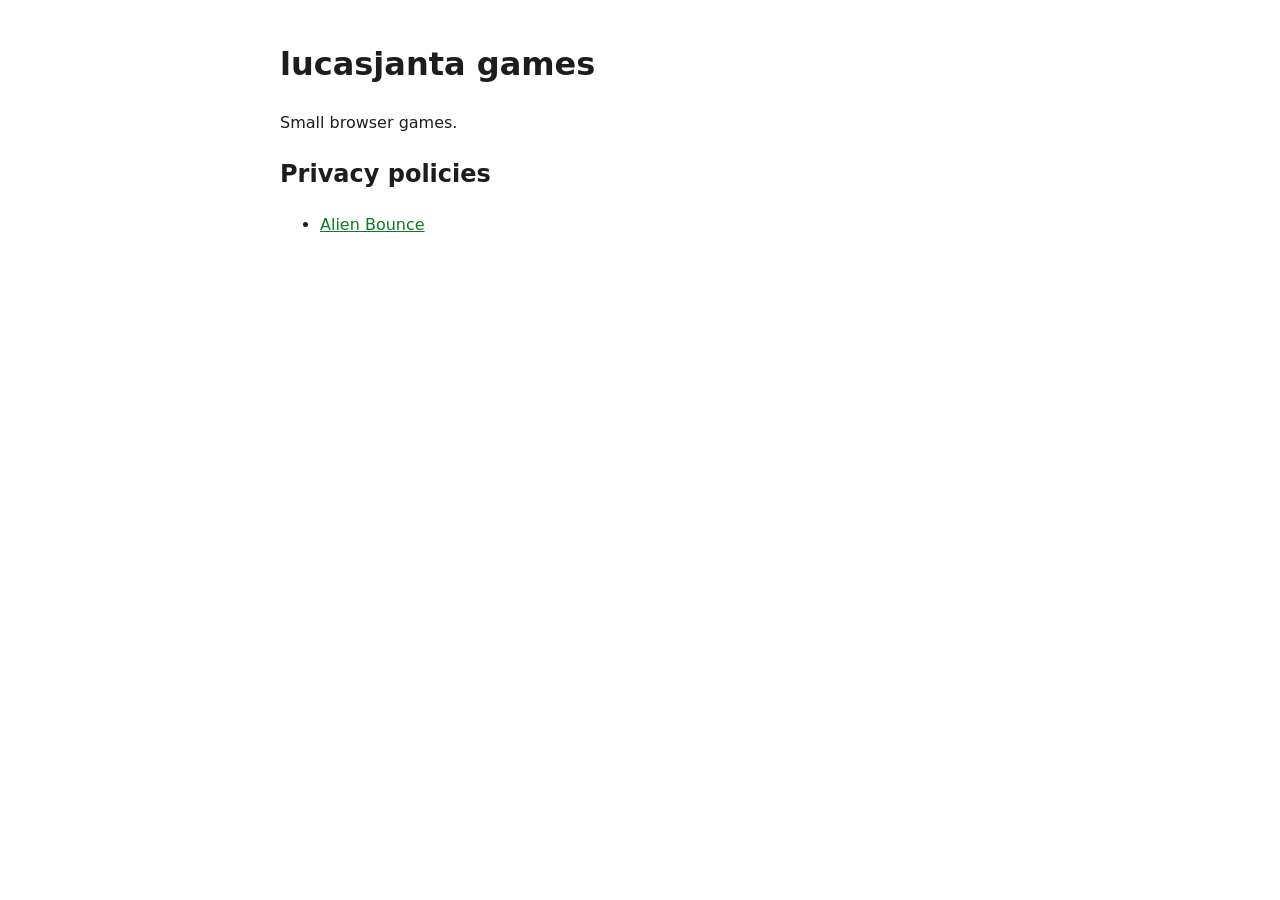
==== index.html @ 90de09fa "Privacy policy for Alien Bounce Co-Authored-By: Claude Opus 5.5 <noreply@anthropic.com>" ====
<!DOCTYPE html>
<html lang="en">
<head>
<meta charset="utf-8">
<meta name="viewport" content="width=device-width, initial-scale=1">
<title>lucasjanta games</title>
<style>body{font-family:system-ui,Arial,sans-serif;max-width:720px;margin:40px auto;padding:0 16px;line-height:1.55;color:#1d1d1d}a{color:#0a7d22}</style>
</head>
<body>
<h1>lucasjanta games</h1>
<p>Small browser games.</p>
<h2>Privacy policies</h2>
<ul>
<li><a href="alienbounce/privacy/">Alien Bounce</a></li>
</ul>
</body>
</html>
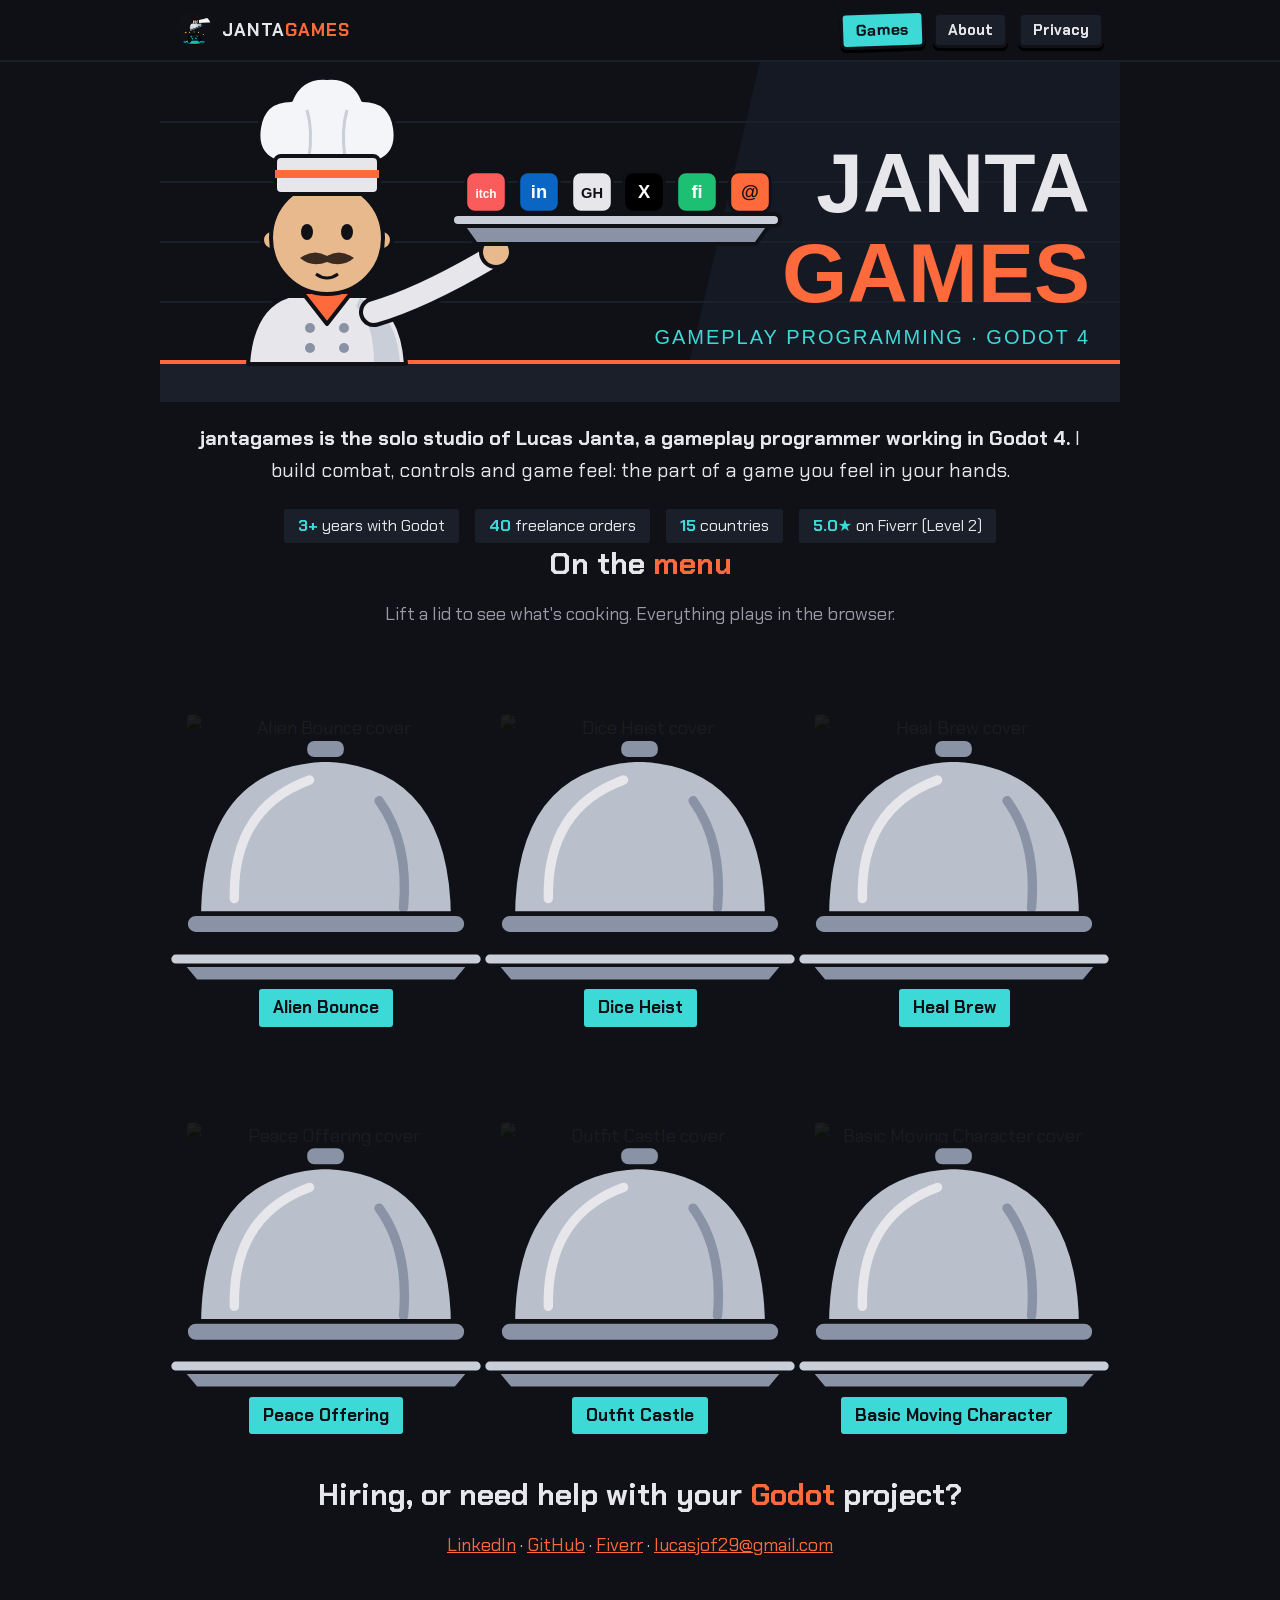
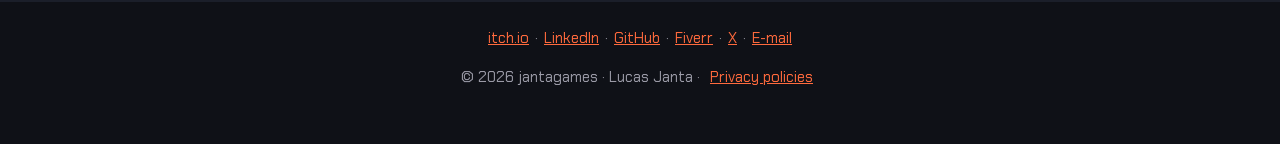
==== commit 4c5d0c3b: "Portfolio (kitchen theme) + privacy policies hub Co-Authored-By: Claude Opus 5.5 <noreply@anthropic." ====
--- a/index.html
+++ b/index.html
@@ -3,15 +3,68 @@
 <head>
 <meta charset="utf-8">
 <meta name="viewport" content="width=device-width, initial-scale=1">
-<title>lucasjanta games</title>
-<style>body{font-family:system-ui,Arial,sans-serif;max-width:720px;margin:40px auto;padding:0 16px;line-height:1.55;color:#1d1d1d}a{color:#0a7d22}</style>
+<link rel="preconnect" href="https://fonts.googleapis.com">
+<link rel="preconnect" href="https://fonts.gstatic.com" crossorigin>
+<link href="https://fonts.googleapis.com/css2?family=Chakra+Petch:wght@400;500;700&display=swap" rel="stylesheet">
+<title>jantagames — Lucas Janta, gameplay programmer (Godot)</title>
+<meta name="description" content="jantagames is the solo studio of Lucas Janta, a gameplay programmer working in Godot 4: combat, controls and game feel.">
+<link rel="icon" href="assets/logo.png">
+<link rel="stylesheet" href="assets/site.css">
 </head>
 <body>
-<h1>lucasjanta games</h1>
-<p>Small browser games.</p>
-<h2>Privacy policies</h2>
-<ul>
-<li><a href="alienbounce/privacy/">Alien Bounce</a></li>
-</ul>
-</body>
-</html>
+<header class="topbar"><div class="wrap">
+  <a class="brand" href=""><img src="assets/logo.png" alt=""><span>JANTA<b>GAMES</b></span></a>
+  <ul class="tabs">
+    <li><a href="#games" aria-current="page">Games</a></li>
+    <li><a href="#about">About</a></li>
+    <li><a href="privacy/">Privacy</a></li>
+  </ul>
+</div></header>
+<main>
+  <div class="hero">
+    <img class="banner" src="assets/banner.svg" alt="jantagames: a chef holding a tray, studio name, gameplay programming in Godot 4" width="960" height="340">
+    <div class="spot hat" tabindex="0"><img src="assets/hat.svg" alt="Chef hat: hover to see what's inside"></div>
+    <div class="spot stack"><img src="assets/stack.svg" alt="My stack: Godot, Aseprite, Figma, Git"></div>
+    <nav class="spot tray" aria-label="Social links">
+      <a href="https://jantagames.itch.io"><img src="assets/icon-itch.svg" alt="itch.io"></a>
+      <a href="https://www.linkedin.com/in/lucasjanta/"><img src="assets/icon-linkedin.svg" alt="LinkedIn"></a>
+      <a href="https://github.com/lucasjanta"><img src="assets/icon-github.svg" alt="GitHub"></a>
+      <a href="https://x.com/jantagames"><img src="assets/icon-x.svg" alt="X"></a>
+      <a href="https://www.fiverr.com/lucasjanta"><img src="assets/icon-fiverr.svg" alt="Fiverr"></a>
+      <a href="mailto:lucasjof29@gmail.com"><img src="assets/icon-email.svg" alt="E-mail"></a>
+    </nav>
+  </div>
+
+  <section id="about" class="wrap center">
+    <p class="lead"><strong>jantagames is the solo studio of Lucas Janta, a gameplay programmer working in Godot 4.</strong> I build combat, controls and game feel: the part of a game you feel in your hands.</p>
+    <ul class="stats">
+      <li><b>3+</b> years with Godot</li>
+      <li><b>40</b> freelance orders</li>
+      <li><b>15</b> countries</li>
+      <li><b>5.0★</b> on Fiverr (Level 2)</li>
+    </ul>
+  </section>
+
+  <section id="games" class="wrap">
+    <h2 class="center">On the <span>menu</span></h2>
+    <p class="center muted">Lift a lid to see what's cooking. Everything plays in the browser.</p>
+    <div class="menu">
+    <a class="dish" href="https://jantagames.itch.io/alien-bounce"><div class="thumb"><img src="https://img.itch.zone/aW1nLzI0MzM5MjA1LnBuZw==/315x250%23c/Xvcj2R.png" alt="Alien Bounce cover" width="315" height="250" loading="lazy"></div><span class="plaque">Alien Bounce</span><p><small>Platformer · solo</small>Stomp aliens, flip mid-air, stick the landing. 2nd place (popular vote) at Micro Jam 050.</p></a>
+    <a class="dish" href="https://knowdawg.itch.io/dice-hiest"><div class="thumb"><img src="https://img.itch.zone/aW1nLzI2MjcyODk5LnBuZw==/315x250%23c/fD66bW.png" alt="Dice Heist cover" width="315" height="250" loading="lazy"></div><span class="plaque">Dice Heist</span><p><small>Action · gameplay programmer</small>Action heist where every action rolls a die. Player controller and interactions.</p></a>
+    <a class="dish" href="https://jantagames.itch.io/heal-brew"><div class="thumb"><img src="https://img.itch.zone/aW1nLzI2Nzg2OTQzLnBuZw==/315x250%23c/2myC3T.png" alt="Heal Brew cover" width="315" height="250" loading="lazy"></div><span class="plaque">Heal Brew</span><p><small>Simulation · solo</small>Cozy potion-brewing jam game: gather, brew, heal. Solo code and all pixel art.</p></a>
+    <a class="dish" href="https://jantagames.itch.io/peace-offering"><div class="thumb"><img src="https://img.itch.zone/aW1nLzI0NDkzNTA2LnBuZw==/315x250%23c/0aHhxJ.png" alt="Peace Offering cover" width="315" height="250" loading="lazy"></div><span class="plaque">Peace Offering</span><p><small>B1T Jam 3 · programming</small>Drag-and-drop snack panic for a moody pillow-fort creature. All programming by me.</p></a>
+    <a class="dish" href="https://jantagames.itch.io/outfit-castle"><div class="thumb"><img src="https://img.itch.zone/aW1nLzI1MDE1MjA1LnBuZw==/315x250%23c/s80vtB.png" alt="Outfit Castle cover" width="315" height="250" loading="lazy"></div><span class="plaque">Outfit Castle</span><p><small>Systems</small>Wardrobe character-customization system with hand-drawn pixel outfits.</p></a>
+    <a class="dish" href="https://jantagames.itch.io/basic-moving-character-for-godot"><div class="thumb"><img src="https://img.itch.zone/aW1nLzIwMDIwNTEwLnBuZw==/315x250%23c/s9NIUn.png" alt="Basic Moving Character cover" width="315" height="250" loading="lazy"></div><span class="plaque">Basic Moving Character</span><p><small>Free tool · Godot 4.3</small>Godot 4 starter: 2D platformer character with a clean, extendable state machine.</p></a>
+    </div>
+  </section>
+
+  <section class="wrap center">
+    <h2>Hiring, or need help with your <span>Godot</span> project?</h2>
+    <p><a href="https://www.linkedin.com/in/lucasjanta/">LinkedIn</a> · <a href="https://github.com/lucasjanta">GitHub</a> · <a href="https://www.fiverr.com/lucasjanta">Fiverr</a> · <a href="mailto:lucasjof29@gmail.com">lucasjof29@gmail.com</a></p>
+  </section>
+</main>
+<footer>
+  <a href="https://jantagames.itch.io">itch.io</a>·<a href="https://www.linkedin.com/in/lucasjanta/">LinkedIn</a>·<a href="https://github.com/lucasjanta">GitHub</a>·<a href="https://www.fiverr.com/lucasjanta">Fiverr</a>·<a href="https://x.com/jantagames">X</a>·<a href="mailto:lucasjof29@gmail.com">E-mail</a>
+  <p>© 2026 jantagames · Lucas Janta · <a href="privacy/">Privacy policies</a></p>
+</footer>
+</body></html>
--- a/assets/site.css
+++ b/assets/site.css
@@ -0,0 +1,108 @@
+/* jantagames — site (same "kitchen" base as the itch.io custom page) */
+:root {
+  --bg: #0F1117; --panel: #1B1F2A; --text: #E6E6EB; --muted: #9A9AA6;
+  --accent: #FF6A3D; --cyan: #3DD9D6; --ink: #0F1117;
+  --pop: cubic-bezier(.34, 1.56, .64, 1);
+}
+* { box-sizing: border-box; }
+html { scroll-behavior: smooth; }
+body { margin: 0; background: var(--bg); color: var(--text);
+  font-family: 'Chakra Petch', 'Segoe UI', system-ui, sans-serif; font-size: 18px; line-height: 1.6; }
+a { color: var(--accent); }
+a:hover { color: var(--cyan); }
+:focus-visible { outline: 3px solid var(--cyan); outline-offset: 3px; }
+.wrap { max-width: 960px; margin: 0 auto; padding: 0 16px; }
+
+/* ---------- Tabs (name plates) ---------- */
+.topbar { position: sticky; top: 0; z-index: 10; background: rgba(15,17,23,.92);
+  backdrop-filter: blur(6px); border-bottom: 2px solid var(--panel); }
+.topbar .wrap { display: flex; align-items: center; gap: 14px; height: 60px; }
+.brand { display: flex; align-items: center; gap: 10px; margin-right: auto;
+  color: var(--text); text-decoration: none; font-weight: 700; letter-spacing: 1px; }
+.brand img { width: 36px; height: 36px; border-radius: 50%; }
+.brand b { color: var(--accent); }
+.tabs { display: flex; gap: 10px; margin: 0; padding: 0; list-style: none; }
+.tabs a { display: inline-block; padding: 3px 12px; background: var(--panel); color: var(--text);
+  border: 3px solid var(--ink); border-radius: 6px; box-shadow: 0 3px 0 #000;
+  font-weight: 700; font-size: 15px; text-decoration: none; transition: transform .25s var(--pop); }
+.tabs a:hover, .tabs a[aria-current="page"] { background: var(--cyan); color: var(--ink); transform: rotate(-2deg) scale(1.05); }
+
+/* ---------- Hero: banner + hat + stack + tray ---------- */
+.hero { position: relative; max-width: 960px; margin: 0 auto; }
+.hero > img.banner { display: block; width: 100%; height: auto; }
+.hero .spot { position: absolute; top: 0; line-height: 0; }
+.hero .spot img { display: block; width: 100%; }
+/* % margins use the WIDTH, so they follow the 960x340 banner at any size */
+.hero .hat { left: 9.06%; width: 16.67%; margin-top: .83%; z-index: 3; cursor: help; }
+.hero .hat img { transform-origin: 100% 100%; transition: transform .45s var(--pop); }
+.hero .hat:hover img, .hero .hat:focus-within img { transform: translate(24%, -40%) rotate(24deg); }
+.hero .stack { left: 9.58%; width: 15.63%; margin-top: 6.25%; z-index: 2; pointer-events: none; }
+.hero .stack img { opacity: 0; transform: translateY(25%) scale(.7); transition: opacity .2s, transform .4s var(--pop); }
+.hero .hat:hover + .stack img, .hero .hat:focus-within + .stack img { opacity: 1; transform: none; }
+.hero .tray { left: 31.67%; width: 32.08%; margin-top: 11.25%; z-index: 3; display: flex; justify-content: space-between; }
+.hero .tray a { width: 14.3%; transition: transform .25s var(--pop); }
+.hero .tray a:hover, .hero .tray a:focus-visible { transform: translateY(-18%) rotate(-6deg); }
+
+/* ---------- Sections ---------- */
+section { padding: 36px 0 12px; }
+h1, h2 { line-height: 1.2; }
+h2 { font-size: 30px; margin: 0 0 8px; }
+h2 span { color: var(--accent); }
+.lead { font-size: 20px; }
+.muted { color: var(--muted); }
+.center { text-align: center; }
+.stats { display: flex; flex-wrap: wrap; justify-content: center; gap: 10px; margin: 18px 0 0; padding: 0; list-style: none; }
+.stats li { background: var(--panel); border: 3px solid var(--ink); border-radius: 6px; padding: 4px 14px; font-size: 16px; }
+.stats b { color: var(--cyan); }
+
+/* ---------- Games: tray with a lid ---------- */
+.menu { display: grid; grid-template-columns: repeat(auto-fill, minmax(260px, 1fr)); gap: 64px 34px; padding: 40px 10px 40px; }
+.dish { position: relative; display: block; text-align: center; color: var(--text); text-decoration: none; padding-top: 28px; }
+.dish .thumb { position: relative; }
+.dish .thumb img { position: relative; z-index: 1; display: block; width: 100%; aspect-ratio: 315 / 250;
+  object-fit: cover; border-radius: 6px; filter: brightness(.12); transition: filter .35s; }
+.dish .thumb::before { content: ""; position: absolute; left: -7%; right: -7%; bottom: -9%; height: 16%;
+  background: url("plate.svg") center / 100% 100% no-repeat; z-index: 0; }
+.dish .thumb::after { content: ""; position: absolute; left: -3%; right: -3%; top: -11%; bottom: -2%;
+  background: url("cloche.svg") center bottom / 100% 100% no-repeat; z-index: 2;
+  transform-origin: 90% 90%; transition: transform .5s var(--pop); }
+.dish:hover .thumb::after, .dish:focus-visible .thumb::after { transform: translate(14%, -58%) rotate(22deg) scale(.82); }
+.dish:hover .thumb img, .dish:focus-visible .thumb img { filter: none; }
+.plaque { position: relative; z-index: 3; display: inline-block; max-width: 90%; margin-top: 22px; padding: 5px 14px;
+  background: var(--cyan); color: var(--ink); border: 3px solid var(--ink); border-radius: 6px; box-shadow: 0 4px 0 var(--ink);
+  font-weight: 700; font-size: 17px; transition: transform .25s var(--pop); }
+.dish:hover .plaque { transform: rotate(-2deg) scale(1.04); }
+.dish p { max-height: 0; opacity: 0; overflow: hidden; margin: 0 auto; color: var(--muted); font-size: 15px; line-height: 1.4;
+  transition: max-height .35s, opacity .25s, margin .35s; }
+.dish:hover p, .dish:focus-visible p { max-height: 7em; opacity: 1; margin-top: 10px; }
+.dish small { display: block; color: var(--accent); font-size: 13px; letter-spacing: 1px; text-transform: uppercase; }
+
+/* ---------- Text pages (privacy) ---------- */
+.doc { max-width: 760px; margin: 0 auto; padding: 30px 16px 60px; }
+.doc h1 { font-size: 34px; margin-bottom: 4px; }
+.doc h2 { font-size: 24px; margin-top: 2.2em; padding-top: 1em; border-top: 2px solid var(--panel); }
+.doc nav a { margin-right: 14px; }
+.cards { display: grid; gap: 14px; padding: 0; list-style: none; }
+.cards a { display: block; padding: 14px 18px; background: var(--panel); border: 3px solid var(--ink); border-radius: 8px;
+  box-shadow: 0 4px 0 #000; color: var(--text); text-decoration: none; transition: transform .25s var(--pop); }
+.cards a:hover { transform: translateY(-3px); color: var(--cyan); }
+
+footer { margin-top: 40px; padding: 24px 16px 40px; border-top: 2px solid var(--panel); text-align: center; color: var(--muted); font-size: 15px; }
+footer a { margin: 0 6px; }
+
+/* Touch: no hover, so lids start open */
+@media (hover: none) {
+  .dish .thumb::after { transform: translate(14%, -58%) rotate(22deg) scale(.82); }
+  .dish .thumb img { filter: none; }
+  .dish p { max-height: 7em; opacity: 1; margin-top: 10px; }
+  .hero .stack img { opacity: 1; transform: none; }
+  .hero .hat img { transform: translate(24%, -40%) rotate(24deg); }
+}
+/* Narrow: tray icons get too small to tap, so they drop below the banner */
+@media (max-width: 600px) {
+  .hero .tray { position: static; display: flex; justify-content: center; gap: 12px; width: auto; margin: 12px 0 0; }
+  .hero .tray a { width: 40px; }
+  .brand span { display: none; }
+  .tabs a { padding: 3px 9px; font-size: 14px; }
+}
+@media (prefers-reduced-motion: reduce) { * { transition: none !important; scroll-behavior: auto !important; } }
